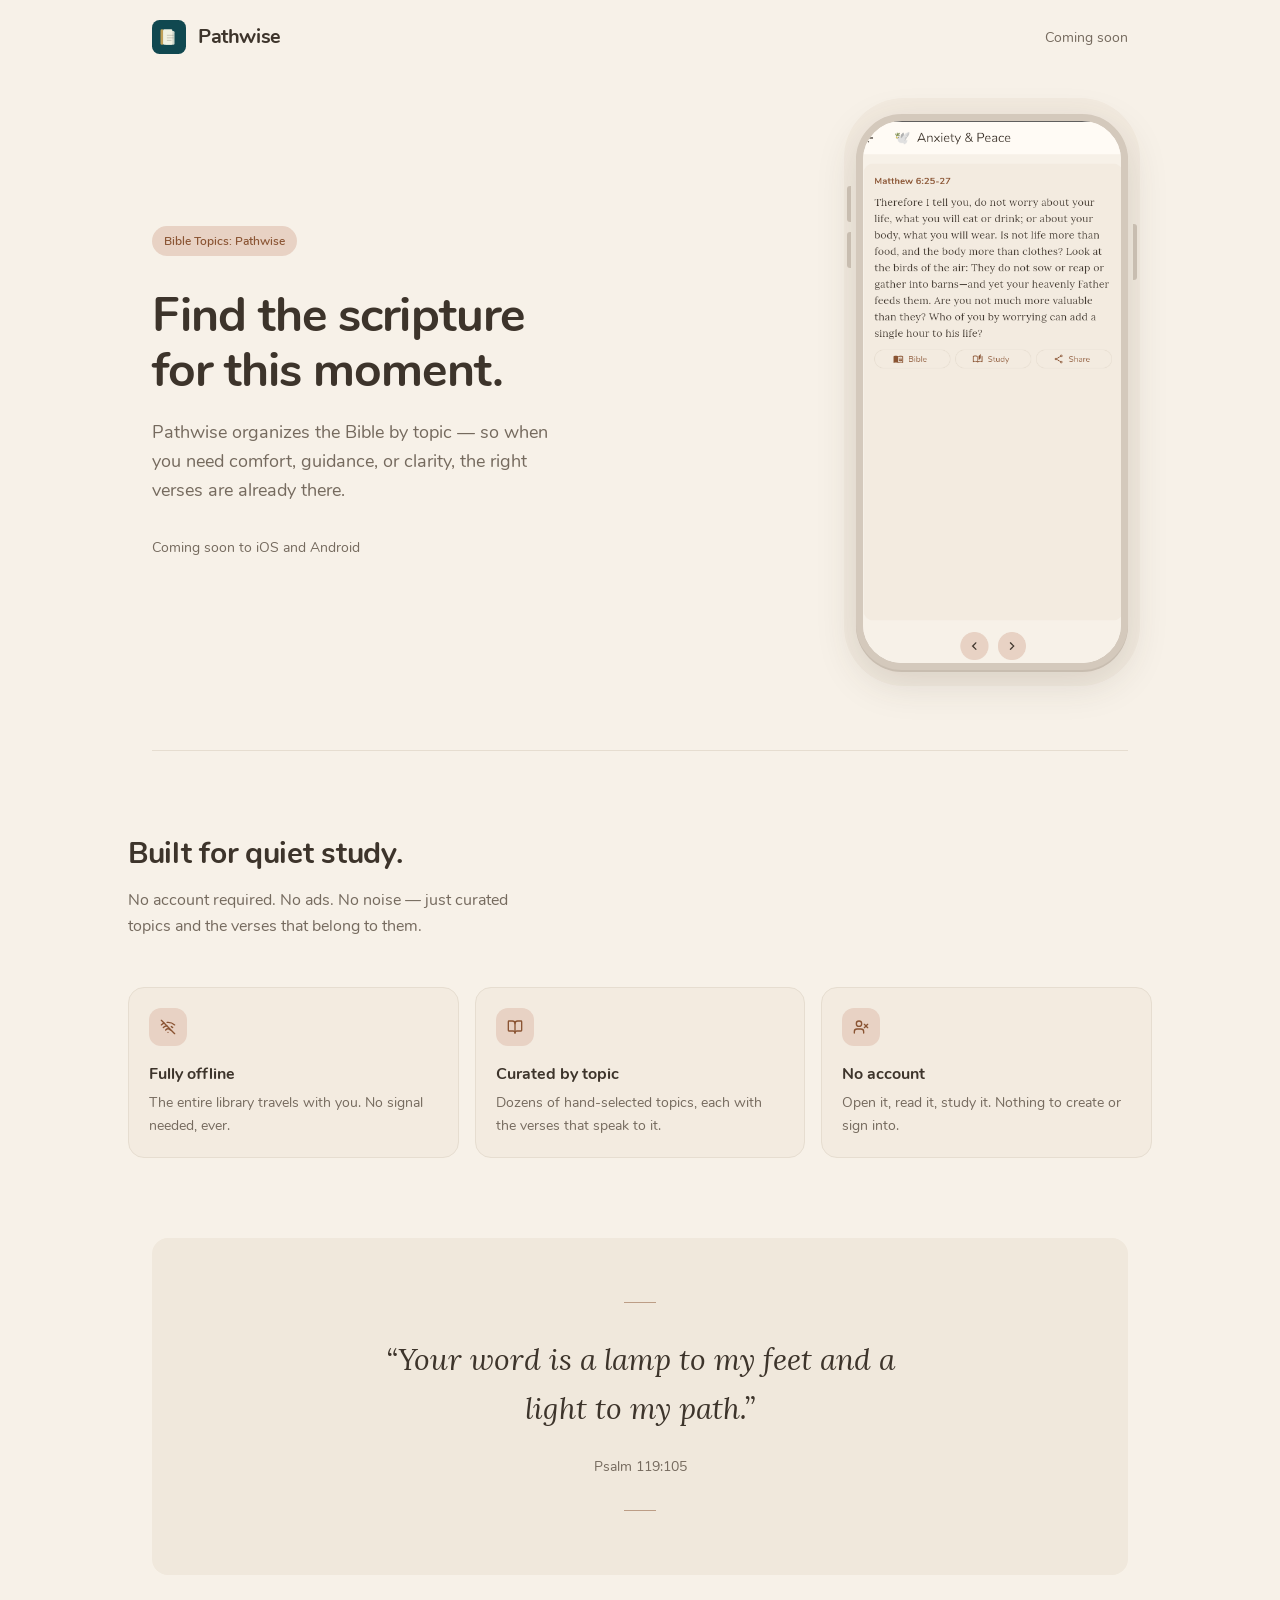
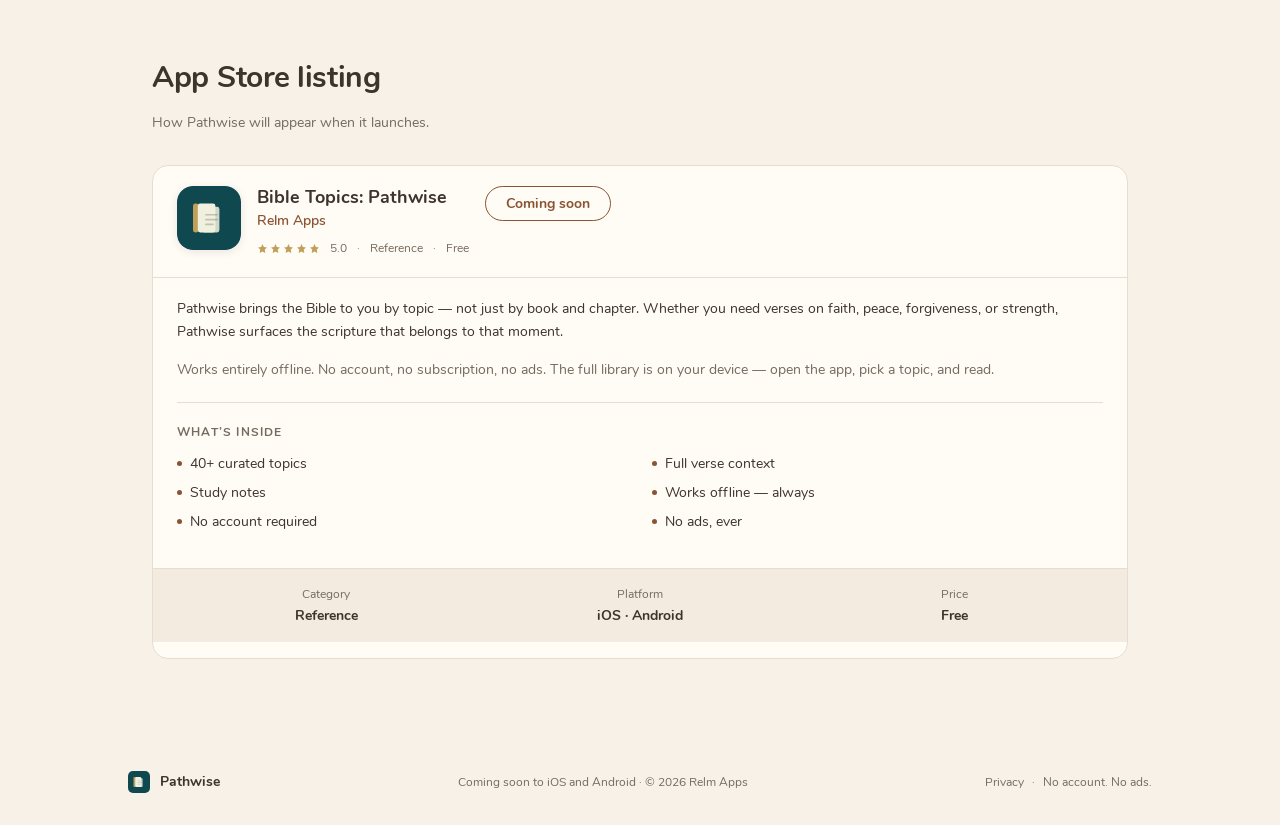
==== index.html @ aed091f4 "Add Pathwise landing page and sync privacy policy. Host the Figma promo one-pager as static HTML on " ====
<!DOCTYPE html>
<html lang="en">
  <head>
    <meta charset="UTF-8" />
    <meta name="viewport" content="width=device-width, initial-scale=1.0" />
    <title>Pathwise — Find the scripture for this moment</title>
    <meta
      name="description"
      content="Pathwise organizes the Bible by topic — so when you need comfort, guidance, or clarity, the right verses are already there. Coming soon to iOS and Android."
    />
    <link rel="canonical" href="https://relmapps.github.io/website/" />
    <link rel="icon" href="./favicon.svg" type="image/svg+xml" />
    <link rel="stylesheet" href="./styles.css" />
  </head>
  <body>
    <header class="wrap nav">
      <a class="brand" href="./">
        <svg width="34" height="34" viewBox="0 0 40 40" fill="none" aria-hidden="true">
          <rect width="40" height="40" rx="9" fill="#104850" />
          <rect x="10" y="11" width="3.5" height="18" rx="1.5" fill="#C0A058" />
          <rect x="13" y="11" width="11" height="18" rx="1.5" fill="#F0F0E0" />
          <rect x="15.5" y="13" width="11" height="16" rx="1.5" fill="#F0F0E0" opacity="0.85" />
          <line x1="18" y1="18" x2="25" y2="18" stroke="#3D342B" stroke-width="1" stroke-linecap="round" opacity="0.25" />
          <line x1="18" y1="21" x2="25" y2="21" stroke="#3D342B" stroke-width="1" stroke-linecap="round" opacity="0.25" />
          <line x1="18" y1="24" x2="22.5" y2="24" stroke="#3D342B" stroke-width="1" stroke-linecap="round" opacity="0.25" />
        </svg>
        <span class="brand-name">Pathwise</span>
      </a>
      <span class="coming-soon">Coming soon</span>
    </header>

    <main>
      <section class="wrap hero">
        <div>
          <div class="chip">Bible Topics: Pathwise</div>
          <h1>Find the scripture<br />for this moment.</h1>
          <p class="lede">
            Pathwise organizes the Bible by topic — so when you need comfort,
            guidance, or clarity, the right verses are already there.
          </p>
          <p class="hero-note">Coming soon to iOS and Android</p>
        </div>
        <div class="hero-visual">
          <div class="phone" aria-label="Pathwise app screenshot">
            <div class="phone-mat"></div>
            <div class="phone-shell">
              <img
                src="./images/app-screenshot.png"
                alt="Pathwise app showing an Anxiety &amp; Peace verse card with Matthew 6:25–27"
                width="258"
                height="542"
              />
            </div>
            <div class="phone-btn power"></div>
            <div class="phone-btn vol-up"></div>
            <div class="phone-btn vol-down"></div>
          </div>
        </div>
      </section>

      <div class="wrap">
        <div class="hairline"></div>
      </div>

      <section class="wrap features">
        <div class="features-intro">
          <h2>Built for quiet study.</h2>
          <p>
            No account required. No ads. No noise — just curated topics and the verses
            that belong to them.
          </p>
        </div>
        <div class="feature-grid">
          <article class="feature-card">
            <div class="feature-icon" aria-hidden="true">
              <svg width="16" height="16" viewBox="0 0 24 24" fill="none" stroke="currentColor" stroke-width="2" stroke-linecap="round" stroke-linejoin="round">
                <path d="M12 20h.01" />
                <path d="M8.5 16.429a5 5 0 0 1 7 0" />
                <path d="M5 12.859a10 10 0 0 1 5.17-2.69" />
                <path d="M19 12.859a10 10 0 0 0-2.007-1.523" />
                <path d="M2 8.82a15 15 0 0 1 4.177-2.643" />
                <path d="M22 8.82a15 15 0 0 0-11.288-3.764" />
                <path d="m2 2 20 20" />
              </svg>
            </div>
            <h3>Fully offline</h3>
            <p>The entire library travels with you. No signal needed, ever.</p>
          </article>
          <article class="feature-card">
            <div class="feature-icon" aria-hidden="true">
              <svg width="16" height="16" viewBox="0 0 24 24" fill="none" stroke="currentColor" stroke-width="2" stroke-linecap="round" stroke-linejoin="round">
                <path d="M12 7v14" />
                <path d="M3 18a1 1 0 0 1-1-1V4a1 1 0 0 1 1-1h5a4 4 0 0 1 4 4 4 4 0 0 1 4-4h5a1 1 0 0 1 1 1v13a1 1 0 0 1-1 1h-6a3 3 0 0 0-3 3 3 3 0 0 0-3-3z" />
              </svg>
            </div>
            <h3>Curated by topic</h3>
            <p>Dozens of hand-selected topics, each with the verses that speak to it.</p>
          </article>
          <article class="feature-card">
            <div class="feature-icon" aria-hidden="true">
              <svg width="16" height="16" viewBox="0 0 24 24" fill="none" stroke="currentColor" stroke-width="2" stroke-linecap="round" stroke-linejoin="round">
                <path d="M16 21v-2a4 4 0 0 0-4-4H6a4 4 0 0 0-4 4v2" />
                <circle cx="9" cy="7" r="4" />
                <line x1="17" x2="22" y1="8" y2="13" />
                <line x1="22" x2="17" y1="8" y2="13" />
              </svg>
            </div>
            <h3>No account</h3>
            <p>Open it, read it, study it. Nothing to create or sign into.</p>
          </article>
        </div>
      </section>

      <section class="wrap quote-wrap">
        <div class="quote">
          <div class="quote-rule"></div>
          <blockquote>
            “Your word is a lamp to my feet and a light to my path.”
          </blockquote>
          <cite>Psalm 119:105</cite>
          <div class="quote-rule"></div>
        </div>
      </section>

      <section class="wrap store">
        <div class="store-intro">
          <h2>App Store listing</h2>
          <p>How Pathwise will appear when it launches.</p>
        </div>
        <div class="store-card">
          <div class="store-header">
            <div class="store-icon">
              <svg width="64" height="64" viewBox="0 0 40 40" fill="none" aria-hidden="true">
                <rect width="40" height="40" rx="9" fill="#104850" />
                <rect x="10" y="11" width="3.5" height="18" rx="1.5" fill="#C0A058" />
                <rect x="13" y="11" width="11" height="18" rx="1.5" fill="#F0F0E0" />
                <rect x="15.5" y="13" width="11" height="16" rx="1.5" fill="#F0F0E0" opacity="0.85" />
                <line x1="18" y1="18" x2="25" y2="18" stroke="#3D342B" stroke-width="1" stroke-linecap="round" opacity="0.25" />
                <line x1="18" y1="21" x2="25" y2="21" stroke="#3D342B" stroke-width="1" stroke-linecap="round" opacity="0.25" />
                <line x1="18" y1="24" x2="22.5" y2="24" stroke="#3D342B" stroke-width="1" stroke-linecap="round" opacity="0.25" />
              </svg>
            </div>
            <div>
              <div class="store-title">Bible Topics: Pathwise</div>
              <div class="store-publisher">Relm Apps</div>
              <div class="store-meta-row">
                <div class="stars" aria-hidden="true">
                  <svg width="11" height="11" viewBox="0 0 11 11"><polygon points="5.5,1 6.8,4 10,4.4 7.75,6.6 8.3,10 5.5,8.5 2.7,10 3.25,6.6 1,4.4 4.2,4" fill="#C0A058" /></svg>
                  <svg width="11" height="11" viewBox="0 0 11 11"><polygon points="5.5,1 6.8,4 10,4.4 7.75,6.6 8.3,10 5.5,8.5 2.7,10 3.25,6.6 1,4.4 4.2,4" fill="#C0A058" /></svg>
                  <svg width="11" height="11" viewBox="0 0 11 11"><polygon points="5.5,1 6.8,4 10,4.4 7.75,6.6 8.3,10 5.5,8.5 2.7,10 3.25,6.6 1,4.4 4.2,4" fill="#C0A058" /></svg>
                  <svg width="11" height="11" viewBox="0 0 11 11"><polygon points="5.5,1 6.8,4 10,4.4 7.75,6.6 8.3,10 5.5,8.5 2.7,10 3.25,6.6 1,4.4 4.2,4" fill="#C0A058" /></svg>
                  <svg width="11" height="11" viewBox="0 0 11 11"><polygon points="5.5,1 6.8,4 10,4.4 7.75,6.6 8.3,10 5.5,8.5 2.7,10 3.25,6.6 1,4.4 4.2,4" fill="#C0A058" /></svg>
                </div>
                <span>5.0</span>
                <span>·</span>
                <span>Reference</span>
                <span>·</span>
                <span>Free</span>
              </div>
            </div>
            <div class="store-cta">Coming soon</div>
          </div>
          <div class="store-body">
            <p>
              Pathwise brings the Bible to you by topic — not just by book and chapter.
              Whether you need verses on faith, peace, forgiveness, or strength,
              Pathwise surfaces the scripture that belongs to that moment.
            </p>
            <p class="mute">
              Works entirely offline. No account, no subscription, no ads.
              The full library is on your device — open the app, pick a topic, and read.
            </p>
            <div class="whats-inside">
              <h3>What’s inside</h3>
              <div class="bullet-grid">
                <div class="bullet"><span class="dot"></span>40+ curated topics</div>
                <div class="bullet"><span class="dot"></span>Full verse context</div>
                <div class="bullet"><span class="dot"></span>Study notes</div>
                <div class="bullet"><span class="dot"></span>Works offline — always</div>
                <div class="bullet"><span class="dot"></span>No account required</div>
                <div class="bullet"><span class="dot"></span>No ads, ever</div>
              </div>
            </div>
          </div>
          <dl class="store-stats">
            <div>
              <dt>Category</dt>
              <dd>Reference</dd>
            </div>
            <div>
              <dt>Platform</dt>
              <dd>iOS · Android</dd>
            </div>
            <div>
              <dt>Price</dt>
              <dd>Free</dd>
            </div>
          </dl>
        </div>
      </section>
    </main>

    <footer class="wrap footer">
      <a class="footer-brand" href="./">
        <svg width="22" height="22" viewBox="0 0 40 40" fill="none" aria-hidden="true">
          <rect width="40" height="40" rx="9" fill="#104850" />
          <rect x="10" y="11" width="3.5" height="18" rx="1.5" fill="#C0A058" />
          <rect x="13" y="11" width="11" height="18" rx="1.5" fill="#F0F0E0" />
          <rect x="15.5" y="13" width="11" height="16" rx="1.5" fill="#F0F0E0" opacity="0.85" />
          <line x1="18" y1="18" x2="25" y2="18" stroke="#3D342B" stroke-width="1" stroke-linecap="round" opacity="0.25" />
          <line x1="18" y1="21" x2="25" y2="21" stroke="#3D342B" stroke-width="1" stroke-linecap="round" opacity="0.25" />
          <line x1="18" y1="24" x2="22.5" y2="24" stroke="#3D342B" stroke-width="1" stroke-linecap="round" opacity="0.25" />
        </svg>
        Pathwise
      </a>
      <p>Coming soon to iOS and Android · © 2026 Relm Apps</p>
      <div class="footer-links">
        <a href="privacy-policy">Privacy</a>
        <span>·</span>
        <span>No account. No ads.</span>
      </div>
    </footer>
  </body>
</html>
---- styles.css ----
@font-face {
  font-family: Nunito;
  font-style: normal;
  font-weight: 400;
  font-display: swap;
  src: url("./fonts/Nunito-Regular.ttf") format("truetype");
}

@font-face {
  font-family: Nunito;
  font-style: normal;
  font-weight: 600;
  font-display: swap;
  src: url("./fonts/Nunito-SemiBold.ttf") format("truetype");
}

@font-face {
  font-family: Nunito;
  font-style: normal;
  font-weight: 700;
  font-display: swap;
  src: url("./fonts/Nunito-Bold.ttf") format("truetype");
}

@font-face {
  font-family: Nunito;
  font-style: normal;
  font-weight: 800;
  font-display: swap;
  src: url("./fonts/Nunito-Bold.ttf") format("truetype");
}

@font-face {
  font-family: Lora;
  font-style: italic;
  font-weight: 400;
  font-display: swap;
  src: url("./fonts/Lora-Italic.ttf") format("truetype");
}

:root {
  --page: #f7f1e8;
  --surface: #fffbf5;
  --surface-low: #f3ebe0;
  --note-well: #f0e8dc;
  --ink: #3d342b;
  --ink-mute: #756a5e;
  --accent: #8a5433;
  --accent-soft: #e8d2c4;
  --line: #e6ddd0;
  --phone-bezel: #d4c9bc;
  --phone-bezel-dark: #c8bdb0;
}

*,
*::before,
*::after {
  box-sizing: border-box;
}

html {
  font-size: 16px;
}

body {
  margin: 0;
  background: var(--page);
  color: var(--ink);
  font-family: Nunito, sans-serif;
  line-height: 1.5;
}

img {
  max-width: 100%;
  display: block;
}

a {
  color: var(--accent);
}

.wrap {
  max-width: 64rem;
  margin: 0 auto;
  padding: 0 1.5rem;
}

/* Nav */

.nav {
  display: flex;
  align-items: center;
  justify-content: space-between;
  padding-top: 1.25rem;
  padding-bottom: 1.25rem;
}

.brand {
  display: flex;
  align-items: center;
  gap: 0.75rem;
  color: inherit;
  text-decoration: none;
}

.brand-name {
  font-size: 1.25rem;
  font-weight: 800;
  letter-spacing: -0.02em;
}

.coming-soon {
  font-size: 0.875rem;
  color: var(--ink-mute);
}

/* Hero */

.hero {
  display: grid;
  grid-template-columns: 1fr;
  gap: 3.5rem;
  align-items: center;
  padding-top: 2.5rem;
  padding-bottom: 5rem;
}

.chip {
  display: inline-flex;
  align-items: center;
  gap: 0.5rem;
  padding: 0.375rem 0.75rem;
  margin-bottom: 2rem;
  font-size: 0.75rem;
  font-weight: 600;
  color: var(--accent);
  background: var(--accent-soft);
  border-radius: 999px;
}

.hero h1 {
  margin: 0 0 1.25rem;
  font-size: 2.5rem;
  font-weight: 800;
  line-height: 1.15;
  letter-spacing: -0.02em;
}

.lede {
  margin: 0 0 2rem;
  max-width: 25rem;
  font-size: 1.125rem;
  line-height: 1.6;
  color: var(--ink-mute);
}

.hero-note {
  margin: 0;
  font-size: 0.875rem;
  color: var(--ink-mute);
}

.hero-visual {
  display: flex;
  justify-content: center;
}

/* Phone mockup */

.phone {
  position: relative;
  width: 272px;
  height: 556px;
  user-select: none;
}

.phone-mat {
  position: absolute;
  inset: -16px -12px;
  background: var(--surface-low);
  border-radius: 60px;
}

.phone-shell {
  position: absolute;
  inset: 0;
  overflow: hidden;
  z-index: 1;
  border-radius: 46px;
  border: 7px solid var(--phone-bezel);
  background: var(--surface);
  box-shadow:
    0 2px 0 var(--phone-bezel-dark),
    0 12px 40px rgba(61, 52, 43, 0.15),
    inset 0 0 0 1px rgba(255, 251, 245, 0.6);
}

.phone-shell img {
  width: 100%;
  height: 100%;
  object-fit: cover;
  object-position: top;
}

.phone-btn {
  position: absolute;
  z-index: 2;
  background: var(--phone-bezel-dark);
}

.phone-btn.power {
  right: -9px;
  top: 110px;
  width: 4px;
  height: 56px;
  border-radius: 0 3px 3px 0;
}

.phone-btn.vol-up {
  left: -9px;
  top: 72px;
  width: 4px;
  height: 36px;
  border-radius: 3px 0 0 3px;
}

.phone-btn.vol-down {
  left: -9px;
  top: 118px;
  width: 4px;
  height: 36px;
  border-radius: 3px 0 0 3px;
}

/* Divider */

.hairline {
  border-top: 1px solid var(--line);
}

/* Features */

.features {
  padding: 5rem 0;
}

.features-intro h2,
.store-intro h2 {
  margin: 0 0 0.75rem;
  font-size: 1.875rem;
  font-weight: 800;
  letter-spacing: -0.01em;
}

.features-intro p {
  margin: 0 0 3rem;
  max-width: 26.25rem;
  font-size: 1rem;
  line-height: 1.6;
  color: var(--ink-mute);
}

.feature-grid {
  display: grid;
  grid-template-columns: 1fr;
  gap: 1rem;
}

.feature-card {
  padding: 1.25rem;
  background: var(--surface-low);
  border: 1px solid var(--line);
  border-radius: 1rem;
}

.feature-icon {
  display: flex;
  align-items: center;
  justify-content: center;
  width: 38px;
  height: 38px;
  margin-bottom: 1rem;
  background: var(--accent-soft);
  border-radius: 0.75rem;
  color: var(--accent);
}

.feature-card h3 {
  margin: 0 0 0.375rem;
  font-size: 1rem;
  font-weight: 700;
}

.feature-card p {
  margin: 0;
  font-size: 0.875rem;
  line-height: 1.6;
  color: var(--ink-mute);
}

/* Quote */

.quote-wrap {
  padding-bottom: 5rem;
}

.quote {
  padding: 3rem 2rem;
  text-align: center;
  background: var(--note-well);
  border-radius: 1rem;
}

.quote-rule {
  width: 32px;
  height: 1px;
  margin: 0 auto;
  background: var(--accent);
  opacity: 0.5;
}

blockquote {
  margin: 2rem auto 1.25rem;
  max-width: 35rem;
  font-family: Lora, serif;
  font-size: 1.5rem;
  font-style: italic;
  line-height: 1.65;
}

cite {
  font-size: 0.875rem;
  font-style: normal;
  color: var(--ink-mute);
}

blockquote + cite + .quote-rule {
  margin-top: 2rem;
}

/* Store listing */

.store {
  padding-bottom: 5rem;
}

.store-intro p {
  margin: 0 0 2rem;
  font-size: 0.875rem;
  color: var(--ink-mute);
}

.store-card {
  overflow: hidden;
  background: var(--surface);
  border: 1px solid var(--line);
  border-radius: 1rem;
}

.store-header {
  display: flex;
  align-items: flex-start;
  gap: 1rem;
  padding: 1.25rem 1.5rem;
  border-bottom: 1px solid var(--line);
}

.store-icon {
  flex-shrink: 0;
  border-radius: 1rem;
  box-shadow: 0 2px 8px rgba(61, 52, 43, 0.1);
  overflow: hidden;
  line-height: 0;
}

.store-title {
  font-size: 1.125rem;
  font-weight: 800;
  line-height: 1.25;
}

.store-publisher {
  margin-top: 0.125rem;
  font-size: 0.875rem;
  font-weight: 600;
  color: var(--accent);
}

.store-meta-row {
  display: flex;
  align-items: center;
  flex-wrap: wrap;
  gap: 0.625rem;
  margin-top: 0.5rem;
}

.stars {
  display: flex;
  gap: 0.125rem;
}

.store-meta-row span {
  font-size: 0.75rem;
  color: var(--ink-mute);
}

.store-cta {
  display: none;
  flex-shrink: 0;
  padding: 0.375rem 1.25rem;
  font-size: 0.875rem;
  font-weight: 700;
  color: var(--accent);
  border: 1.5px solid var(--accent);
  border-radius: 999px;
}

.store-body {
  padding: 1.25rem 1.5rem;
}

.store-body p {
  margin: 0 0 1rem;
  font-size: 0.875rem;
  line-height: 1.6;
}

.store-body p.mute {
  color: var(--ink-mute);
}

.whats-inside {
  margin-top: 1.25rem;
  padding-top: 1.25rem;
  border-top: 1px solid var(--line);
}

.whats-inside h3 {
  margin: 0 0 0.75rem;
  font-size: 0.75rem;
  font-weight: 700;
  letter-spacing: 0.1em;
  text-transform: uppercase;
  color: var(--ink-mute);
}

.bullet-grid {
  display: grid;
  grid-template-columns: 1fr;
  gap: 0.5rem 1.5rem;
}

.bullet {
  display: flex;
  align-items: center;
  gap: 0.5rem;
  font-size: 0.875rem;
}

.dot {
  flex-shrink: 0;
  width: 5px;
  height: 5px;
  background: var(--accent);
  border-radius: 50%;
}

.store-stats {
  display: grid;
  grid-template-columns: repeat(3, 1fr);
  gap: 1rem;
  padding: 1rem 1.5rem;
  text-align: center;
  background: var(--surface-low);
  border-top: 1px solid var(--line);
}

.store-stats dt {
  font-size: 0.75rem;
  color: var(--ink-mute);
}

.store-stats dd {
  margin: 0.125rem 0 0;
  font-size: 0.875rem;
  font-weight: 700;
}

/* Footer */

.footer {
  display: flex;
  flex-direction: column;
  align-items: center;
  justify-content: space-between;
  gap: 1rem;
  padding: 2rem 0;
  text-align: center;
}

.footer-brand {
  display: flex;
  align-items: center;
  gap: 0.625rem;
  color: inherit;
  text-decoration: none;
  font-size: 0.875rem;
  font-weight: 700;
}

.footer p,
.footer-links {
  margin: 0;
  font-size: 0.75rem;
  color: var(--ink-mute);
}

.footer-links {
  display: flex;
  align-items: center;
  gap: 0.5rem;
}

.footer-links a {
  color: var(--ink-mute);
  text-decoration: none;
}

.footer-links a:hover {
  color: var(--accent);
  text-decoration: underline;
}

@media (min-width: 640px) {
  .feature-grid {
    grid-template-columns: repeat(3, 1fr);
  }

  .store-cta {
    display: inline-block;
  }

  .bullet-grid {
    grid-template-columns: 1fr 1fr;
  }

  .footer {
    flex-direction: row;
    text-align: left;
  }
}

@media (min-width: 1024px) {
  .hero {
    grid-template-columns: 1fr 1fr;
  }

  .hero h1 {
    font-size: 3rem;
  }

  .hero-visual {
    justify-content: flex-end;
  }

  .quote {
    padding: 4rem 5rem;
  }

  blockquote {
    font-size: 1.875rem;
  }
}
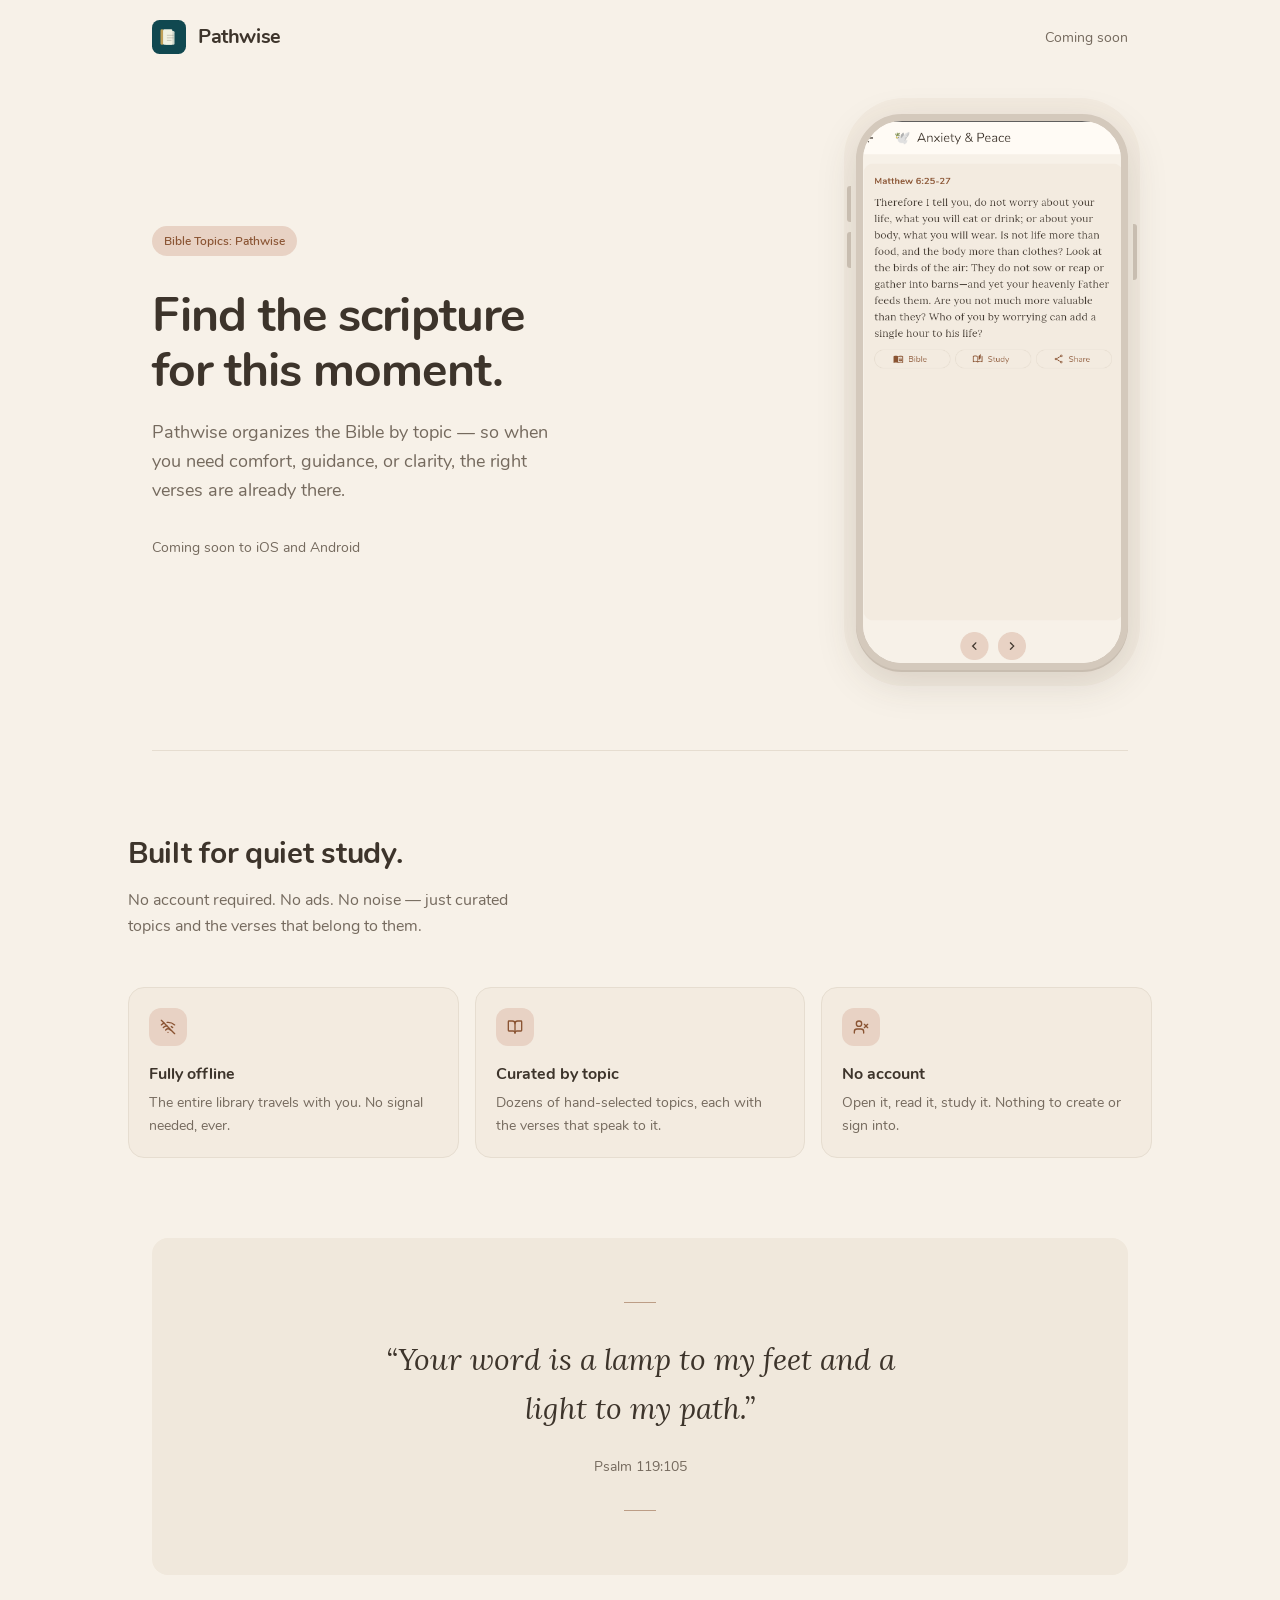
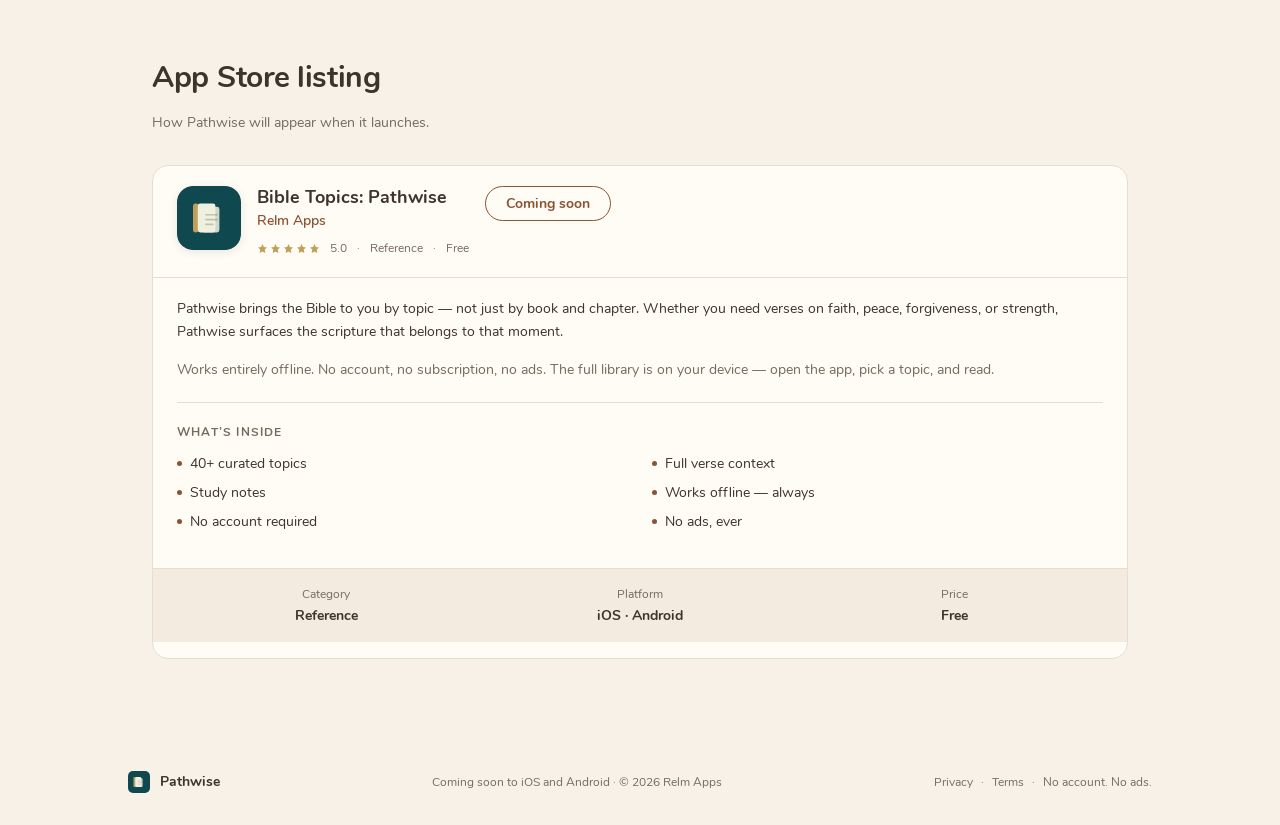
==== commit a5c132bb: "Publish Pathwise Terms of Use and link it from the site footer. Co-authored-by: Cursor <cursoragent@" ====
--- a/index.html
+++ b/index.html
@@ -217,6 +217,8 @@
       <div class="footer-links">
         <a href="privacy-policy">Privacy</a>
         <span>·</span>
+        <a href="terms-of-service">Terms</a>
+        <span>·</span>
         <span>No account. No ads.</span>
       </div>
     </footer>
